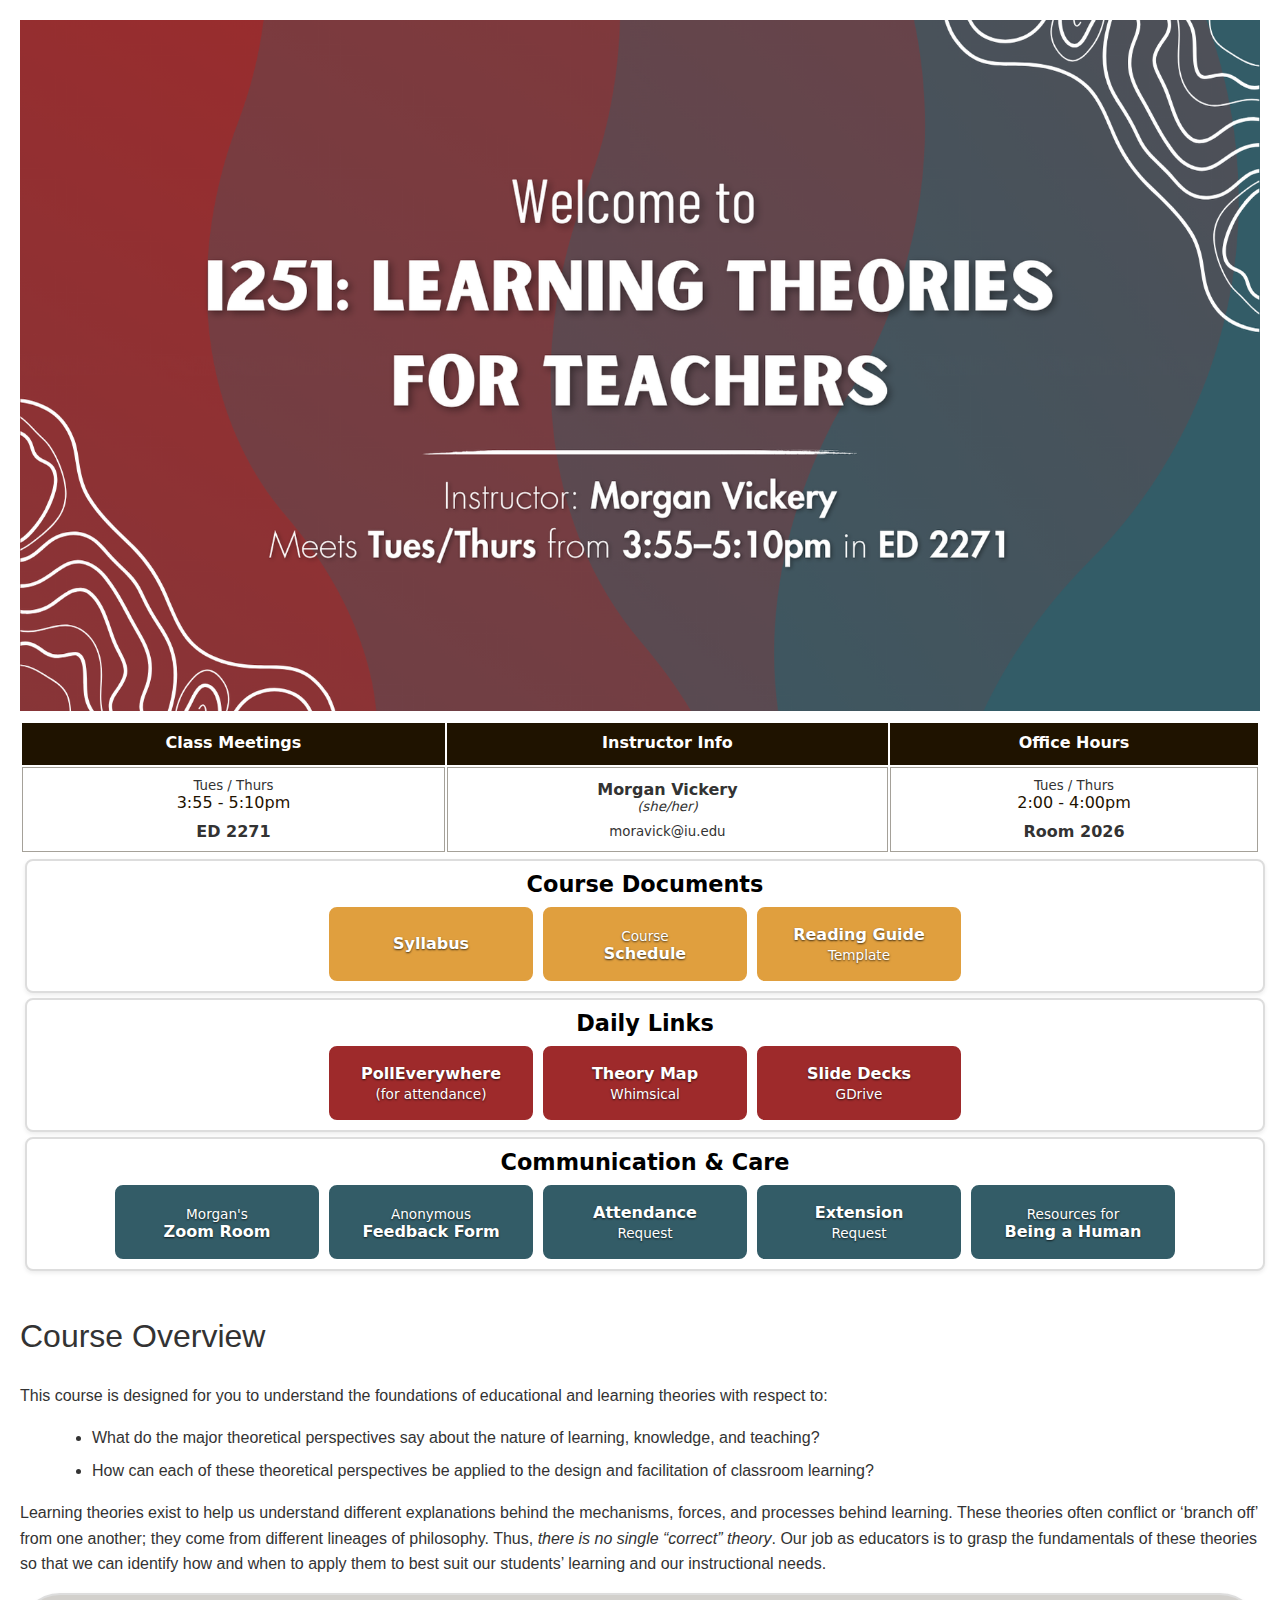
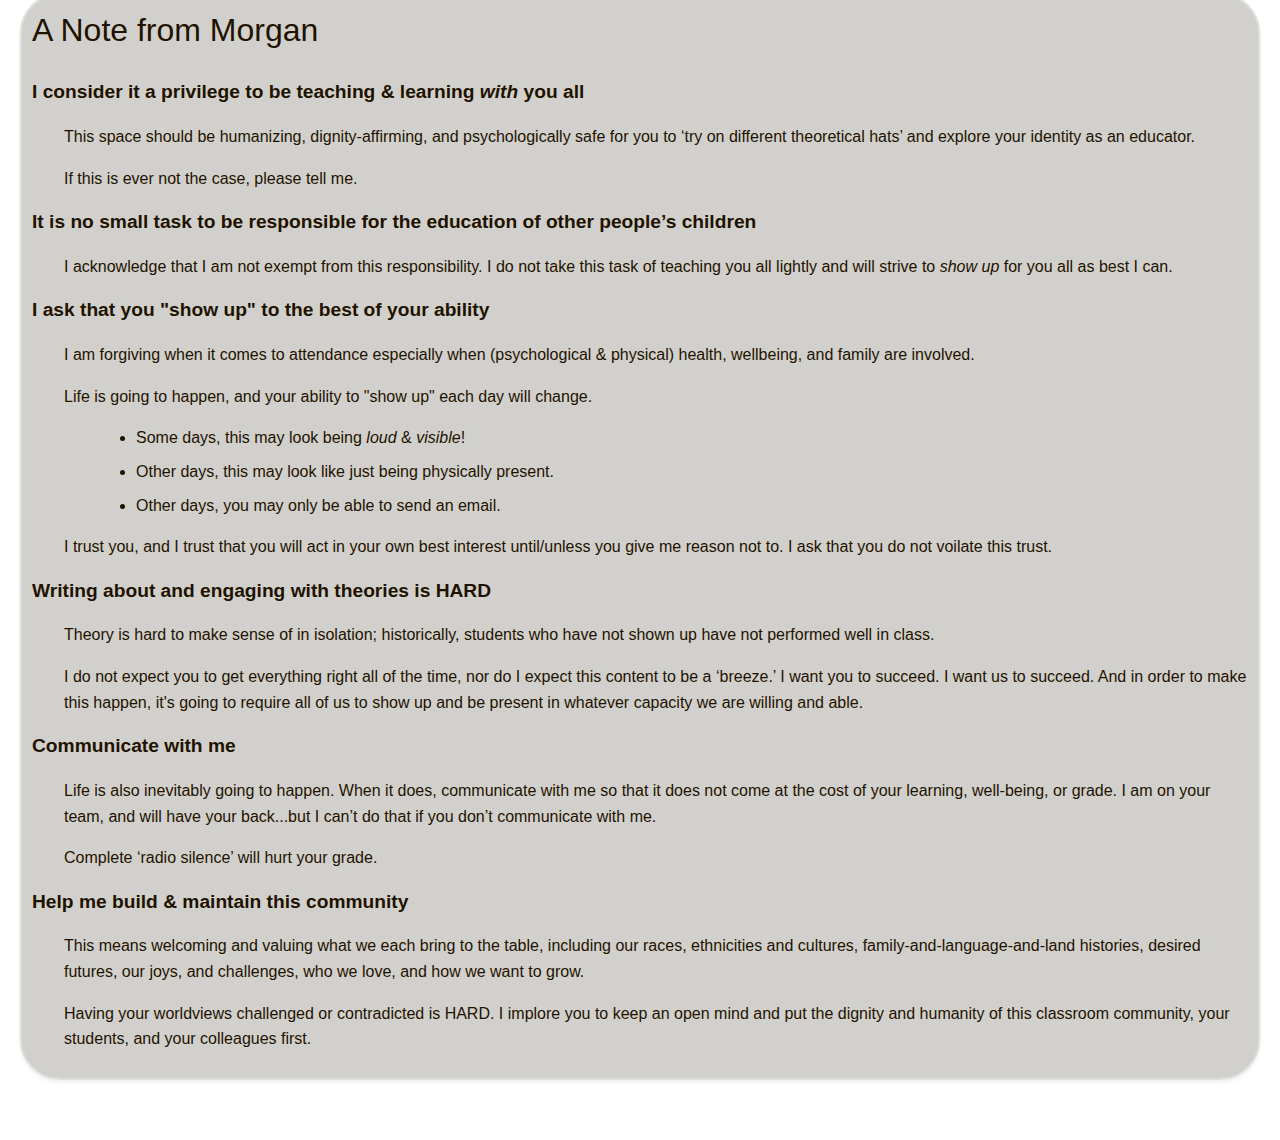
==== index.html @ 0d6627ad "css of hero image" ====
<style>
    :root {
        --licorice: 31, 19, 0;
        --mustard: 224, 159, 62;
        --auburn: 158, 42, 43;
        --slate: 51, 92, 103;
    }


    /* BODY */
    body {
        font-family: system-ui, -apple-system, BlinkMacSystemFont, 'Segoe UI', Roboto, Oxygen, Ubuntu, Cantarell, 'Open Sans', 'Helvetica Neue', sans-serif;
        margin: 0;
        padding: 20px;
    }

    /* TABLE STYLES (optional) */
    table {
        /* border-collapse: collapse; */
        width: 100%;
        margin-top: 10px;
        /* or your desired font */
        color: #333;
        /* default text color */
    }

    /* Table Header */
    table th {
        text-align: center;
        padding: 10px;
        background-color: rgb(var(--licorice));
        color: #fff;

        /* Optional: a slightly thicker bottom border for emphasis */
        border-bottom: 3px solid rgb(var(--licorice));

        /* If you want rounded top corners, you could do:
     border-radius: 8px 8px 0 0; 
     but for a minimal style, we’ll keep them at 0. */
        border-radius: 0;
    }

    /* Table Cells */
    table td {
        text-align: center;
        padding: 10px;
        /* A subtle border on each cell */
        border: 1px solid rgba(var(--licorice), 0.4);
    }

    .name {
        font-weight: bold;
    }

    .email {
        padding-top: 10px;
        font-weight: normal;
        font-size: smaller;
    }

    .pronouns {
        font-weight: light;
        font-style: italic;
        font-size: smaller;
    }

    .days {
        font-weight: normal;
        font-size: smaller;
    }

    .times {
        color: rgba(var(--licorice));
        font-weight: normal;
    }

    .location {
        padding-top: 10px;
        font-weight: bold;
        font-size: medium;
    }

    /* CONTAINER "TILES" */
    .button-container {
        width: 100%;
        box-sizing: border-box;
        padding: 10px;
        margin: 5px;
        background-color: #fff;
        border-radius: 8px;
        border: 2px solid #ddd;
        box-shadow: 0 2px 4px rgba(0, 0, 0, 0.08);
        text-align: center;
    }

    /* Heading inside each container */
    .button-container h2 {
        margin-top: 0;
        margin-bottom: 10px;
        color: var(--licorice);
        font-size: 1.4rem;
    }

    /* WRAPPER FOR THE BUTTONS */
    .buttons {
        /* Use flex so buttons wrap on smaller screens */
        display: flex;
        flex-wrap: wrap;
        justify-content: center;
        gap: 10px;
    }

    /* BUTTONS */
    .button {
        /* Fixed size for consistency */
        width: 200px;
        height: 70px;
        display: flex;
        flex-direction: column;
        align-items: center;
        justify-content: center;
        text-decoration: none;
        color: #fff;
        border-radius: 8px;
        border: 2px solid transparent;
        position: relative;
        overflow: hidden;
        font-weight: bold;

        /* Subtle text shadow to improve contrast against backgrounds */
        text-shadow: 0 1px 2px rgba(0, 0, 0, 0.7);

        /* Transition for color changes */
        transition: color 0.3s ease;
    }

    /* Hover Overlay (slight darkening) */
    .button::after {
        content: "";
        position: absolute;
        inset: 0;
        background: rgba(0, 0, 0, 0);
        transition: background 0.3s ease;
        z-index: 1;
    }

    .button:hover::after {
        background: rgba(0, 0, 0, 0.15);
    }

    .button * {
        position: relative;
        z-index: 2;
    }

    /* Subtitles beneath main text */
    .subtitle {
        font-size: 0.85rem;
        font-weight: normal;
        margin-top: 3px;
        text-align: center;
    }

    /* PER-SECTION BUTTON COLORS */
    /* Course Docs: use mustard */
    .course-docs .button {
        background-color: rgba(var(--mustard));
        border-color: rgba(var(--mustard));
    }

    /* Daily Links: use auburn */
    .daily-links .button {
        background-color: rgba(var(--auburn));
        border-color: rgba(var(--auburn));
    }

    /* Communication & Care: use slate */
    .communication-care .button {
        background-color: rgba(var(--slate));
        border-color: rgba(var(--slate));
    }

    <style>
  /* Container for the Header */
  .site-header {
    width: 100%;
    overflow: hidden; /* Prevents any overflow if the image exceeds container dimensions */
    text-align: center; /* Centers the image horizontally */
    margin-bottom: 20px; /* Optional: Adds space below the header */
  }

  /* Responsive Header Image */
  .header-image {
    width: 100%;        /* Makes the image stretch across the full width of the container */
    height: auto;       /* Maintains the aspect ratio */
    display: block;     /* Removes any small gaps below the image */
  }

</style>

</style>


<!-- Responsive Header Image -->
<header class="site-header">
    <img
      src="hero.png"
      alt="Course Header"
      class="header-image">
  </header>
  
<body>
    <table>
        <tbody>
            <tr>
                <th>Class Meetings</th>
                <th>Instructor Info</th>
                <th>Office Hours</th>
            </tr>
            <tr>
                <td>
                    <div class="days">
                        Tues / Thurs
                    </div>
                    <div class="times">
                        3:55 - 5:10pm
                    </div>
                    <div class="location">
                        ED 2271
                    </div>
                </td>
                <td>
                    <div class="name">
                        Morgan Vickery
                    </div>
                    <div class="pronouns">
                        (she/her)
                    </div>
                    <div class="email">moravick@iu.edu</div>
                    </i>
                </td>
                <td>
                    <div class="days">
                        Tues / Thurs
                    </div>
                    <div class="times">
                        2:00 - 4:00pm
                    </div>
                    <div class="location">
                        Room 2026
                    </div>
                    </i>
                </td>
            </tr>
        </tbody>
    </table>

    <!-- COURSE DOCS CONTAINER -->
    <div class="button-container course-docs">
        <h2>Course Documents</h2>
        <div class="buttons">
            <a class="button" href="https://docs.google.com/document/d/1QCDepOYB7fOFrFucjZ_lV5OK_ZkRuY2q/edit"
                target="_blank" rel="noreferrer noopener">
                Syllabus
            </a>
            <a class="button" href="https://docs.google.com/document/d/1mnF9mC1kh0FxTByD8DvwzbybCj3SuYnI/edit"
                target="_blank" rel="noreferrer noopener">
                <span class="subtitle">Course</span>Schedule
            </a>
            <a class="button" href="https://docs.google.com/presentation/d/19u6it33YEOd8CIguILnHimAxoLFFeffa/edit"
                target="_blank" rel="noreferrer noopener">
                Reading Guide
                <span class="subtitle">Template</span>
            </a>
        </div>
    </div>

    <!-- DAILY LINKS CONTAINER -->
    <div class="button-container daily-links">
        <h2>Daily Links</h2>
        <div class="buttons">
            <a class="button" href="http://PollEv.com/morganv008" target="_blank" rel="noreferrer noopener">
                PollEverywhere
                <span class="subtitle">(for attendance)</span>
            </a>
            <a class="button" href="https://whimsical.com/f24-theory-mapping-47naYPyThESxwFScQ1k63y" target="_blank"
                rel="noreferrer noopener">
                Theory Map
                <span class="subtitle">Whimsical</span>
            </a>
            <a class="button" href="https://drive.google.com/drive/folders/1W69g9-AdQp-G3gTJpFo6p-nOBo38C99M"
                target="_blank" rel="noreferrer noopener">
                Slide Decks
                <span class="subtitle">GDrive</span>
            </a>
        </div>
    </div>

    <!-- COMMUNICATION & CARE CONTAINER -->
    <div class="button-container communication-care">
        <h2>Communication &amp; Care</h2>
        <div class="buttons">
            <a class="button" href="https://iu.zoom.us/my/moravick" target="_blank" rel="noreferrer noopener">
                <span class="subtitle">Morgan's</span>
                Zoom Room
            </a>
            <a class="button" href="https://forms.gle/Wj4U7aNubpidgMgc8" target="_blank" rel="noreferrer noopener">
                <span class="subtitle">Anonymous</span>
                Feedback Form
            </a>
            <a class="button" href="https://forms.gle/____" target="_blank" rel="noreferrer noopener">
                Attendance
                <span class="subtitle">Request</span>
            </a>
            <a class="button" href="https://forms.gle/____" target="_blank" rel="noreferrer noopener">
                Extension <span class="subtitle">Request</span>
            </a>
            <a class="button" href="https://docs.google.com/presentation/d/19u6it33YEOd8CIguILnHimAxoLFFeffa/edit"
                target="_blank" rel="noreferrer noopener">
                <span class="subtitle">Resources for</span> Being a Human
            </a>
        </div>
    </div>

    <style>
        /* Container that holds the overview content */
        .course-overview {
            margin: 40px auto;
            /* center horizontally with some vertical spacing */
            font-family: Tahoma, Arial, Helvetica, sans-serif;
            color: #333;
            /* default text color */
            line-height: 1.6;
            /* a bit more line spacing for readability */
        }

        /* Main Title */
        .course-overview h1 {
            margin-top: 0;
            font-size: 2rem;
            font-weight: normal;
        }

        /* Sub-Title (e.g., “A Note from Morgan”) */
        .course-overview h4 {
            font-size: 1.25rem;
            margin-top: 2em;
            /* special color for Morgan’s note headings */
        }

        /* Horizontal Rule */
        .course-overview hr {
            margin: 1.5em 0;
            border: none;
            border-bottom: 1px solid #ccc;
        }

        /* Paragraphs */
        .course-overview p {
            margin: 1em 0;
        }

        /* Unordered lists */
        .course-overview ul {
            margin: 1em 0 1em 2em;
            /* indent lists slightly */
            list-style: disc;
        }

        /* Make sure list items have some spacing */
        .course-overview li {
            margin-bottom: 0.5em;
        }

        /* Emphasized text for Morgan’s note (optional) */
        .subheading {
            font-weight: 600;
            margin-left: 1em;
        }

        .morgans-note .text {
            margin-left: 2em;
            font-weight: lighter;
            gap: 10px;
        }

        .morgans-note {
            padding: 10px;
            background-color: rgba(var(--licorice), 0.2);
            color: rgba(var(--licorice));
            border-radius: 40px;
            border: 2px solid #ddd;
            box-shadow: 0 2px 4px rgba(0, 0, 0, 0.08);
        }

        .morgans-note h2 {
            font-size: larger;
        }
    </style>

    <!-- MINIMAL, CLEAN HTML ------------------------------------------- -->
    <div class="course-overview">
        <h1>Course Overview</h1>

        <p>
            This course is designed for you to understand the foundations of educational and learning theories with
            respect
            to:
        </p>

        <ul>
            <li>What do the major theoretical perspectives say about the nature of learning, knowledge, and teaching?
            </li>
            <li>How can each of these theoretical perspectives be applied to the design and facilitation of classroom
                learning?</li>
        </ul>

        <p>
            Learning theories exist to help us understand different explanations behind the mechanisms, forces, and
            processes behind learning. These theories often conflict or ‘branch off’ from one another; they come from
            different lineages of philosophy. Thus, <em>there is no single “correct” theory</em>. Our job as educators
            is to
            grasp the fundamentals of these theories so that we can identify how and when to apply them to best suit our
            students’ learning and our instructional needs.
        </p>

        <div class="morgans-note">
            <h1>A Note from Morgan</h4>

                <div class="note-section">
                    <h2>I consider it a privilege to be teaching &amp; learning <em>with</em> you all</h2>
                    <div class="text">
                        <p>
                            This space should be humanizing, dignity-affirming, and psychologically safe for you to ‘try
                            on
                            different theoretical hats’ and explore your identity as an educator.
                        </p>
                        <p>
                            If this is ever not the case, please tell me.
                        </p>
                    </div>
                </div>

                <div class="note-section">
                    <h2>It is no small task to be responsible for the education of other people’s children</h2>
                    <div class="text">
                        I acknowledge that I am not exempt from this responsibility. I do not take this task of teaching
                        you
                        all
                        lightly and will strive to <em>show up</em> for you all as best I can.
                    </div>
                </div>

                <div class="note-section">
                    <h2>I ask that you "show up" to the best of your ability</h2>
                    <div class="text">
                        <p>
                            I am forgiving when it comes to attendance especially when (psychological & physical)
                            health,
                            wellbeing, and family are involved.
                        <p>
                            Life is going to happen, and your ability to "show up" each day will change.
                        <ul>
                            <li>Some days, this may look being <em>loud</em> & <em>visible</em>!</li>
                            <li>Other days, this may look like just being physically present.</li>
                            <li>Other days, you may only be able to send an email.</li>
                        </ul>

                        </p>
                        </p>
                        <p>
                            I trust you, and I trust that you will act in your own best interest until/unless you give
                            me
                            reason
                            not
                            to. I ask that you do not voilate this trust.
                        </p>
                    </div>

                </div>

                <div class="note-section">
                    <h2>Writing about and engaging with theories is HARD</h2>
                    <div class="text">
                        <p>
                            Theory is hard to make sense of in isolation; historically,
                            students who have not shown up have not performed well in class.
                        </p>
                        <p> I do not expect you to get everything right all of the time, nor do I expect this content to
                            be
                            a ‘breeze.’ I want you to succeed. I want us to succeed. And in order to make this happen,
                            it's
                            going to require all of us to show up and be present in whatever capacity we are willing and
                            able.
                        </p>
                    </div>
                </div>


                <div class="note-section">
                    <h2>Communicate with me</h2>

                    <div class="text">
                        <p> Life is also inevitably going to happen. When it does, communicate with me so that it does
                            not
                            come
                            at
                            the cost of your learning, well-being, or grade. I am on your team, and will have your
                            back...but I

                            can’t do that if you don’t communicate with me.
                        <p>Complete ‘radio silence’ will hurt your grade.</p>
                    </div>
                </div>


                <div class="note-section">
                    <h2>Help me build & maintain this community</h2>

                    <div class="text">
                        <p> This means welcoming and valuing what we each bring to the table, including our
                            races, ethnicities and cultures, family-and-language-and-land histories, desired futures,
                            our
                            joys,
                            and challenges, who we love, and how we want to grow.
                        </p>
                        <p>Having your
                            worldviews challenged or contradicted is HARD. I implore you to keep an open mind and put
                            the
                            dignity and humanity of this classroom community, your students, and your colleagues first.
                        </p>
                    </div>
                </div>


        </div>
    </div>
</body>
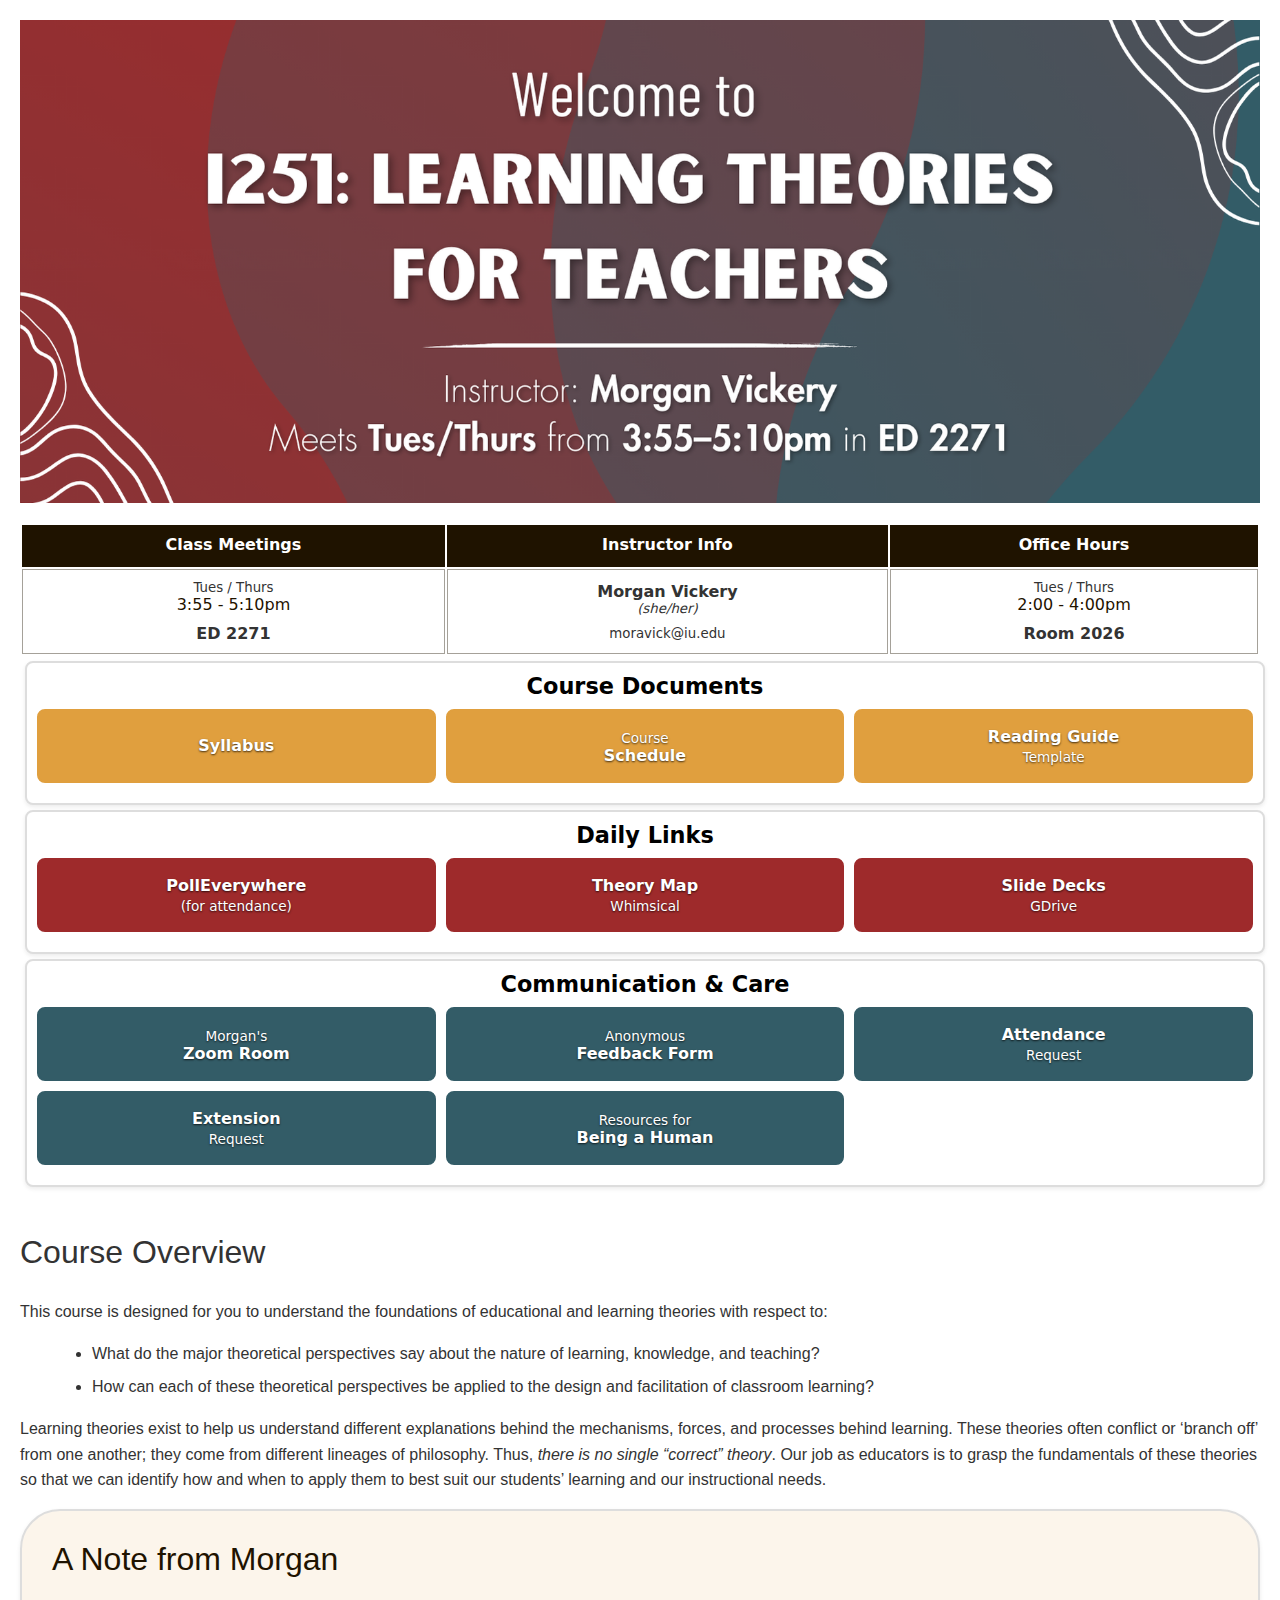
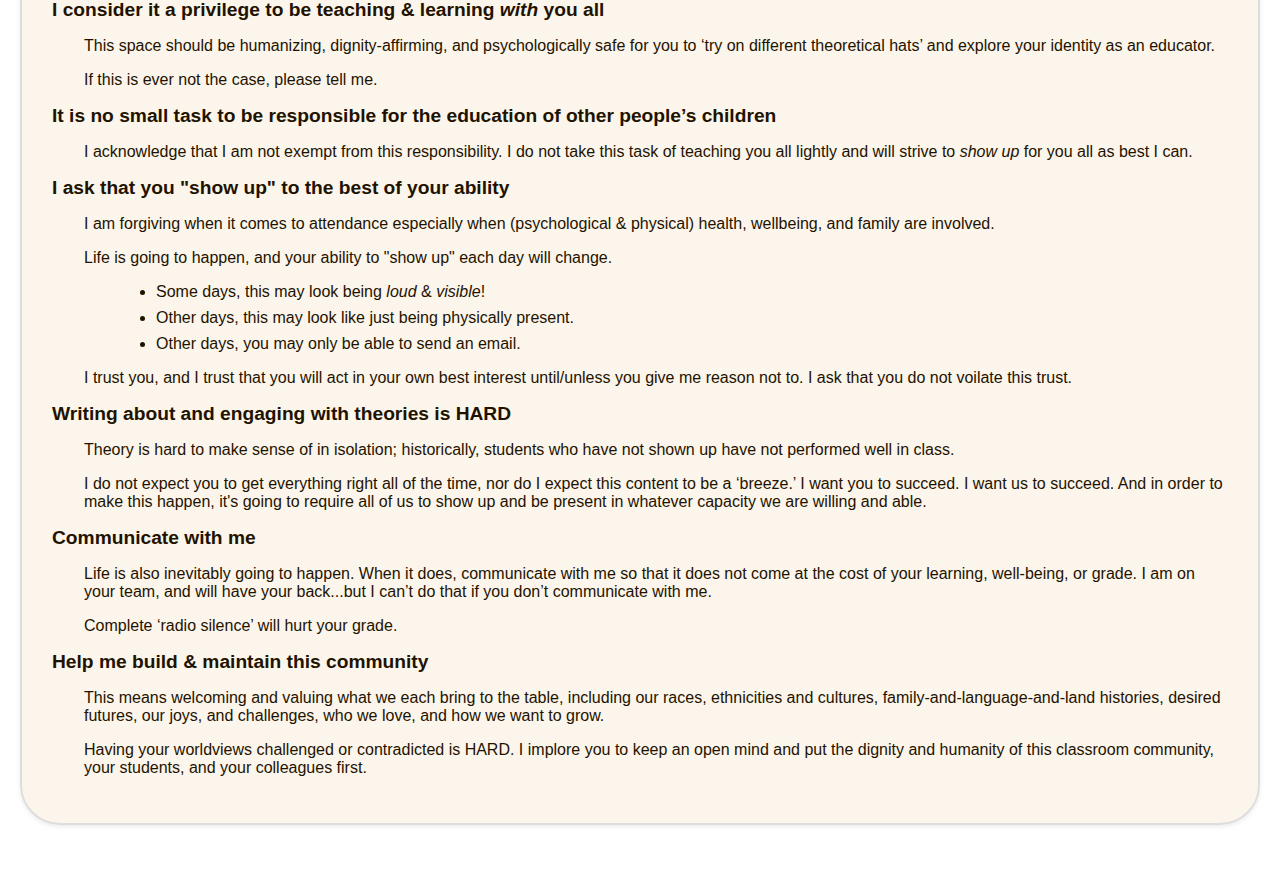
==== commit a17e4561: "organizing code" ====
--- a/index.html
+++ b/index.html
@@ -1,214 +1,10 @@
-<style>
-    :root {
-        --licorice: 31, 19, 0;
-        --mustard: 224, 159, 62;
-        --auburn: 158, 42, 43;
-        --slate: 51, 92, 103;
-    }
-
-
-    /* BODY */
-    body {
-        font-family: system-ui, -apple-system, BlinkMacSystemFont, 'Segoe UI', Roboto, Oxygen, Ubuntu, Cantarell, 'Open Sans', 'Helvetica Neue', sans-serif;
-        margin: 0;
-        padding: 20px;
-    }
-
-    /* TABLE STYLES (optional) */
-    table {
-        /* border-collapse: collapse; */
-        width: 100%;
-        margin-top: 10px;
-        /* or your desired font */
-        color: #333;
-        /* default text color */
-    }
-
-    /* Table Header */
-    table th {
-        text-align: center;
-        padding: 10px;
-        background-color: rgb(var(--licorice));
-        color: #fff;
-
-        /* Optional: a slightly thicker bottom border for emphasis */
-        border-bottom: 3px solid rgb(var(--licorice));
-
-        /* If you want rounded top corners, you could do:
-     border-radius: 8px 8px 0 0; 
-     but for a minimal style, we’ll keep them at 0. */
-        border-radius: 0;
-    }
-
-    /* Table Cells */
-    table td {
-        text-align: center;
-        padding: 10px;
-        /* A subtle border on each cell */
-        border: 1px solid rgba(var(--licorice), 0.4);
-    }
-
-    .name {
-        font-weight: bold;
-    }
-
-    .email {
-        padding-top: 10px;
-        font-weight: normal;
-        font-size: smaller;
-    }
-
-    .pronouns {
-        font-weight: light;
-        font-style: italic;
-        font-size: smaller;
-    }
-
-    .days {
-        font-weight: normal;
-        font-size: smaller;
-    }
-
-    .times {
-        color: rgba(var(--licorice));
-        font-weight: normal;
-    }
-
-    .location {
-        padding-top: 10px;
-        font-weight: bold;
-        font-size: medium;
-    }
-
-    /* CONTAINER "TILES" */
-    .button-container {
-        width: 100%;
-        box-sizing: border-box;
-        padding: 10px;
-        margin: 5px;
-        background-color: #fff;
-        border-radius: 8px;
-        border: 2px solid #ddd;
-        box-shadow: 0 2px 4px rgba(0, 0, 0, 0.08);
-        text-align: center;
-    }
-
-    /* Heading inside each container */
-    .button-container h2 {
-        margin-top: 0;
-        margin-bottom: 10px;
-        color: var(--licorice);
-        font-size: 1.4rem;
-    }
-
-    /* WRAPPER FOR THE BUTTONS */
-    .buttons {
-        /* Use flex so buttons wrap on smaller screens */
-        display: flex;
-        flex-wrap: wrap;
-        justify-content: center;
-        gap: 10px;
-    }
-
-    /* BUTTONS */
-    .button {
-        /* Fixed size for consistency */
-        width: 200px;
-        height: 70px;
-        display: flex;
-        flex-direction: column;
-        align-items: center;
-        justify-content: center;
-        text-decoration: none;
-        color: #fff;
-        border-radius: 8px;
-        border: 2px solid transparent;
-        position: relative;
-        overflow: hidden;
-        font-weight: bold;
-
-        /* Subtle text shadow to improve contrast against backgrounds */
-        text-shadow: 0 1px 2px rgba(0, 0, 0, 0.7);
-
-        /* Transition for color changes */
-        transition: color 0.3s ease;
-    }
-
-    /* Hover Overlay (slight darkening) */
-    .button::after {
-        content: "";
-        position: absolute;
-        inset: 0;
-        background: rgba(0, 0, 0, 0);
-        transition: background 0.3s ease;
-        z-index: 1;
-    }
-
-    .button:hover::after {
-        background: rgba(0, 0, 0, 0.15);
-    }
-
-    .button * {
-        position: relative;
-        z-index: 2;
-    }
-
-    /* Subtitles beneath main text */
-    .subtitle {
-        font-size: 0.85rem;
-        font-weight: normal;
-        margin-top: 3px;
-        text-align: center;
-    }
-
-    /* PER-SECTION BUTTON COLORS */
-    /* Course Docs: use mustard */
-    .course-docs .button {
-        background-color: rgba(var(--mustard));
-        border-color: rgba(var(--mustard));
-    }
-
-    /* Daily Links: use auburn */
-    .daily-links .button {
-        background-color: rgba(var(--auburn));
-        border-color: rgba(var(--auburn));
-    }
-
-    /* Communication & Care: use slate */
-    .communication-care .button {
-        background-color: rgba(var(--slate));
-        border-color: rgba(var(--slate));
-    }
-
-    <style>
-  /* Container for the Header */
-  .site-header {
-    width: 100%;
-    overflow: hidden; /* Prevents any overflow if the image exceeds container dimensions */
-    text-align: center; /* Centers the image horizontally */
-    margin-bottom: 20px; /* Optional: Adds space below the header */
-  }
-
-  /* Responsive Header Image */
-  .header-image {
-    width: 100%;        /* Makes the image stretch across the full width of the container */
-    height: auto;       /* Maintains the aspect ratio */
-    display: block;     /* Removes any small gaps below the image */
-  }
-
-</style>
-
-</style>
-
-
 <!-- Responsive Header Image -->
 <header class="site-header">
-    <img
-      src="hero.png"
-      alt="Course Header"
-      class="header-image">
-  </header>
-  
+    <img src="hero.png" alt="Course Header" class="header-image">
+    <link rel="stylesheet" href="style.css">
+
+</header>
+
 <body>
     <table>
         <tbody>
@@ -322,82 +118,6 @@
         </div>
     </div>
 
-    <style>
-        /* Container that holds the overview content */
-        .course-overview {
-            margin: 40px auto;
-            /* center horizontally with some vertical spacing */
-            font-family: Tahoma, Arial, Helvetica, sans-serif;
-            color: #333;
-            /* default text color */
-            line-height: 1.6;
-            /* a bit more line spacing for readability */
-        }
-
-        /* Main Title */
-        .course-overview h1 {
-            margin-top: 0;
-            font-size: 2rem;
-            font-weight: normal;
-        }
-
-        /* Sub-Title (e.g., “A Note from Morgan”) */
-        .course-overview h4 {
-            font-size: 1.25rem;
-            margin-top: 2em;
-            /* special color for Morgan’s note headings */
-        }
-
-        /* Horizontal Rule */
-        .course-overview hr {
-            margin: 1.5em 0;
-            border: none;
-            border-bottom: 1px solid #ccc;
-        }
-
-        /* Paragraphs */
-        .course-overview p {
-            margin: 1em 0;
-        }
-
-        /* Unordered lists */
-        .course-overview ul {
-            margin: 1em 0 1em 2em;
-            /* indent lists slightly */
-            list-style: disc;
-        }
-
-        /* Make sure list items have some spacing */
-        .course-overview li {
-            margin-bottom: 0.5em;
-        }
-
-        /* Emphasized text for Morgan’s note (optional) */
-        .subheading {
-            font-weight: 600;
-            margin-left: 1em;
-        }
-
-        .morgans-note .text {
-            margin-left: 2em;
-            font-weight: lighter;
-            gap: 10px;
-        }
-
-        .morgans-note {
-            padding: 10px;
-            background-color: rgba(var(--licorice), 0.2);
-            color: rgba(var(--licorice));
-            border-radius: 40px;
-            border: 2px solid #ddd;
-            box-shadow: 0 2px 4px rgba(0, 0, 0, 0.08);
-        }
-
-        .morgans-note h2 {
-            font-size: larger;
-        }
-    </style>
-
     <!-- MINIMAL, CLEAN HTML ------------------------------------------- -->
     <div class="course-overview">
         <h1>Course Overview</h1>
--- a/style.css
+++ b/style.css
@@ -0,0 +1,268 @@
+:root {
+    --licorice: 31, 19, 0;
+    --mustard: 224, 159, 62;
+    --auburn: 158, 42, 43;
+    --slate: 51, 92, 103;
+}
+
+
+/* BODY */
+body {
+    font-family: system-ui, -apple-system, BlinkMacSystemFont, 'Segoe UI', Roboto, Oxygen, Ubuntu, Cantarell, 'Open Sans', 'Helvetica Neue', sans-serif;
+    margin: 0;
+    padding: 20px;
+}
+
+/* TABLE STYLES (optional) */
+table {
+    width: 100%;
+    margin-top: 10px;
+    /* or your desired font */
+    color: #333;
+    /* default text color */
+}
+
+/* Table Header */
+table th {
+    text-align: center;
+    padding: 10px;
+    background-color: rgb(var(--licorice));
+    color: #fff;
+
+    /* Optional: a slightly thicker bottom border for emphasis */
+    border-bottom: 3px solid rgb(var(--licorice));
+
+
+    border-radius: 0;
+}
+
+/* Table Cells */
+table td {
+    text-align: center;
+    padding: 10px;
+    /* A subtle border on each cell */
+    border: 1px solid rgba(var(--licorice), 0.4);
+}
+
+.name {
+    font-weight: bold;
+}
+
+.email {
+    padding-top: 10px;
+    font-weight: normal;
+    font-size: smaller;
+}
+
+.pronouns {
+    font-weight: light;
+    font-style: italic;
+    font-size: smaller;
+}
+
+.days {
+    font-weight: normal;
+    font-size: smaller;
+}
+
+.times {
+    color: rgba(var(--licorice));
+    font-weight: normal;
+}
+
+.location {
+    padding-top: 10px;
+    font-weight: bold;
+    font-size: medium;
+}
+
+/* CONTAINER "TILES" */
+.button-container {
+    width: 100%;
+    box-sizing: border-box;
+    padding: 10px;
+    margin: 5px;
+    background-color: #fff;
+    border-radius: 8px;
+    border: 2px solid #ddd;
+    box-shadow: 0 2px 4px rgba(0, 0, 0, 0.08);
+    text-align: center;
+}
+
+/* Heading inside each container */
+.button-container h2 {
+    margin-top: 0;
+    margin-bottom: 10px;
+    color: var(--licorice);
+    font-size: 1.4rem;
+}
+
+.buttons {
+    display: grid;
+    grid-template-columns: repeat(3, 1fr);
+    gap: 10px;
+    padding-bottom: 10px;
+}
+
+
+
+/* BUTTONS */
+.button {
+    /* Fixed size for consistency */
+    height: 70px;
+    display: flex;
+    flex-direction: column;
+    align-items: center;
+    justify-content: center;
+    text-decoration: none;
+    color: #fff;
+    border-radius: 8px;
+    border: 2px solid transparent;
+    position: relative;
+    overflow: hidden;
+    font-weight: bold;
+    text-shadow: 0 1px 2px rgba(0, 0, 0, 0.7);
+    transition: color 0.3s ease;
+}
+
+/* Hover Overlay (slight darkening) */
+.button::after {
+    content: "";
+    position: absolute;
+    inset: 0;
+    background: rgba(0, 0, 0, 0);
+    transition: background 0.3s ease;
+    z-index: 1;
+}
+
+.button:hover::after {
+    background: rgba(0, 0, 0, 0.15);
+}
+
+.button * {
+    position: relative;
+    z-index: 2;
+}
+
+/* Subtitles beneath main text */
+.subtitle {
+    font-size: 0.85rem;
+    font-weight: normal;
+    margin-top: 3px;
+    text-align: center;
+}
+
+/* PER-SECTION BUTTON COLORS */
+/* Course Docs: use mustard */
+.course-docs .button {
+    background-color: rgba(var(--mustard));
+    border-color: rgba(var(--mustard));
+}
+
+/* Daily Links: use auburn */
+.daily-links .button {
+    background-color: rgba(var(--auburn));
+    border-color: rgba(var(--auburn));
+}
+
+/* Communication & Care: use slate */
+.communication-care .button {
+    background-color: rgba(var(--slate));
+    border-color: rgba(var(--slate));
+}
+
+
+/* Container for the Header */
+.site-header {
+    width: 100%;
+    overflow: hidden;
+    /* Prevents any overflow if the image exceeds container dimensions */
+    text-align: center;
+    /* Centers the image horizontally */
+    margin-bottom: 20px;
+    /* Optional: Adds space below the header */
+}
+
+/* Responsive Header Image */
+.header-image {
+    width: 100%;
+    /* Makes the image stretch across the full width of the container */
+    height: auto;
+    /* Maintains the aspect ratio */
+    display: block;
+    /* Removes any small gaps below the image */
+}
+
+/* Container that holds the overview content */
+.course-overview {
+    margin: 40px auto;
+    /* center horizontally with some vertical spacing */
+    font-family: Tahoma, Arial, Helvetica, sans-serif;
+    color: #333;
+    /* default text color */
+    line-height: 1.6;
+    /* a bit more line spacing for readability */
+}
+
+/* Main Title */
+.course-overview h1 {
+    margin-top: 0;
+    font-size: 2rem;
+    font-weight: normal;
+}
+
+/* Sub-Title (e.g., “A Note from Morgan”) */
+.course-overview h4 {
+    font-size: 1.25rem;
+    margin-top: 2em;
+    /* special color for Morgan’s note headings */
+}
+
+/* Horizontal Rule */
+.course-overview hr {
+    margin: 1.5em 0;
+    border: none;
+    border-bottom: 1px solid #ccc;
+}
+
+/* Paragraphs */
+.course-overview p {
+    margin: 1em 0;
+}
+
+/* Unordered lists */
+.course-overview ul {
+    margin: 1em 0 1em 2em;
+    list-style: disc;
+}
+
+/* Make sure list items have some spacing */
+.course-overview li {
+    margin-bottom: 0.5em;
+}
+
+/* Emphasized text for Morgan’s note (optional) */
+.subheading {
+    font-weight: 600;
+    margin-left: 1em;
+}
+
+.morgans-note .text {
+    margin-left: 2em;
+    font-weight: lighter;
+    gap: 10px;
+}
+
+.morgans-note {
+    padding: 30px;
+    line-height: normal;
+    background-color: rgba(var(--mustard), 0.1);
+    color: rgba(var(--licorice));
+    border-radius: 40px;
+    border: 2px solid #ddd;
+    box-shadow: 0 2px 4px rgba(0, 0, 0, 0.08);
+}
+
+.morgans-note h2 {
+    font-size: larger;
+}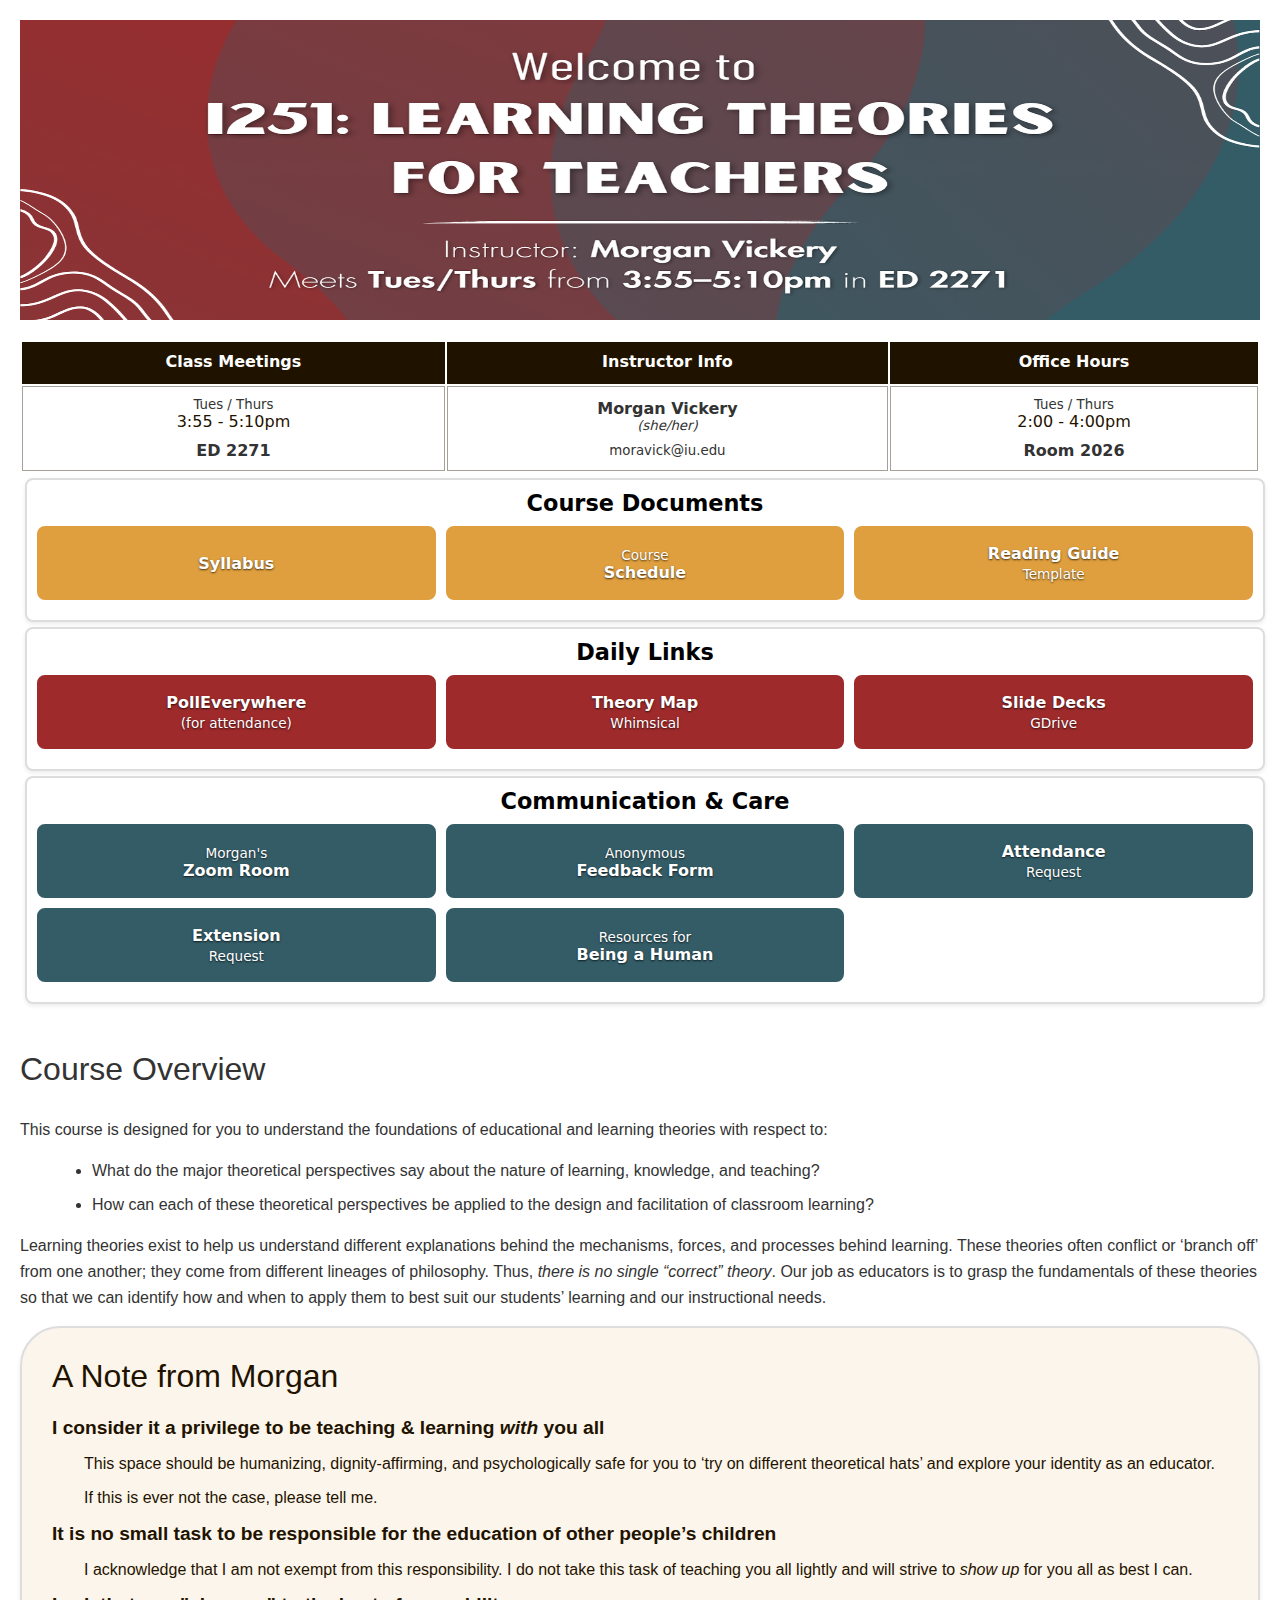
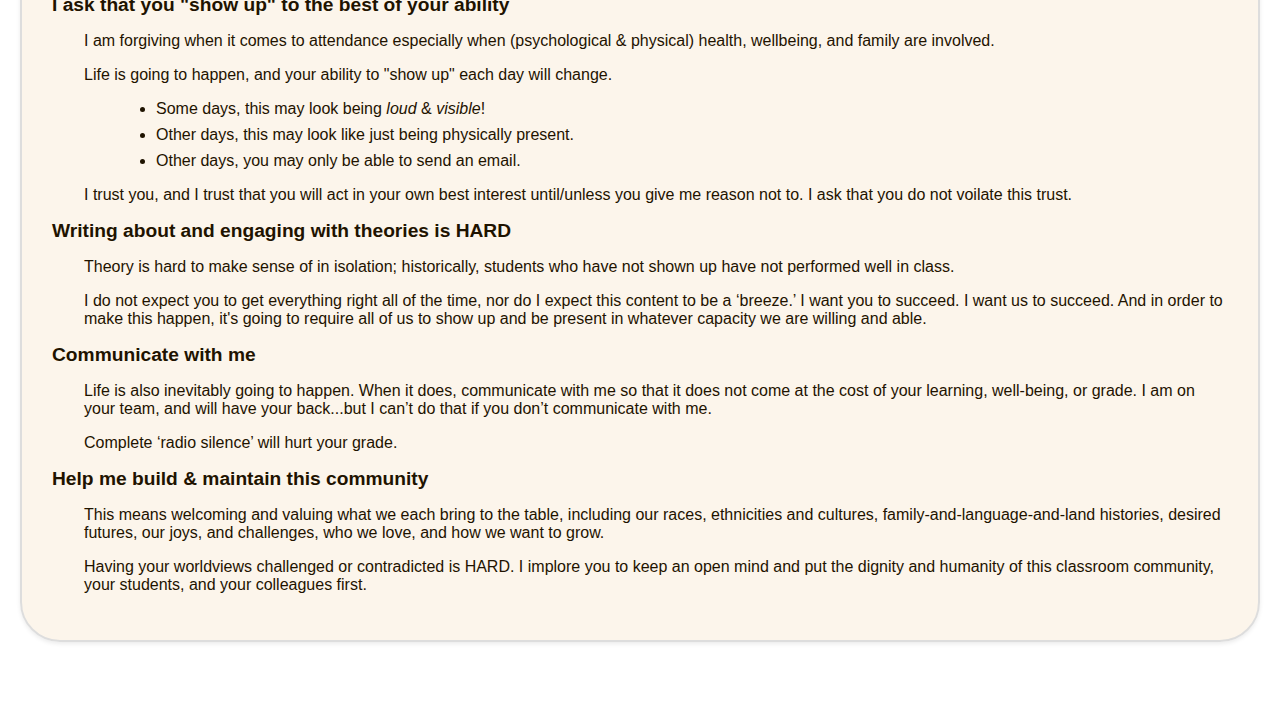
==== commit caeb14b1: "screen responsiveness" ====
--- a/index.html
+++ b/index.html
@@ -2,7 +2,6 @@
 <header class="site-header">
     <img src="hero.png" alt="Course Header" class="header-image">
     <link rel="stylesheet" href="style.css">
-
 </header>
 
 <body>
--- a/style.css
+++ b/style.css
@@ -171,26 +171,21 @@
     border-color: rgba(var(--slate));
 }
 
-
 /* Container for the Header */
 .site-header {
     width: 100%;
+    text-align: center;
+    margin-bottom: 20px;
     overflow: hidden;
-    /* Prevents any overflow if the image exceeds container dimensions */
-    text-align: center;
-    /* Centers the image horizontally */
-    margin-bottom: 20px;
-    /* Optional: Adds space below the header */
+
 }
 
 /* Responsive Header Image */
 .header-image {
-    width: 100%;
-    /* Makes the image stretch across the full width of the container */
-    height: auto;
-    /* Maintains the aspect ratio */
     display: block;
-    /* Removes any small gaps below the image */
+    width: 100%;
+    height: 300px;
+    overflow: auto;
 }
 
 /* Container that holds the overview content */
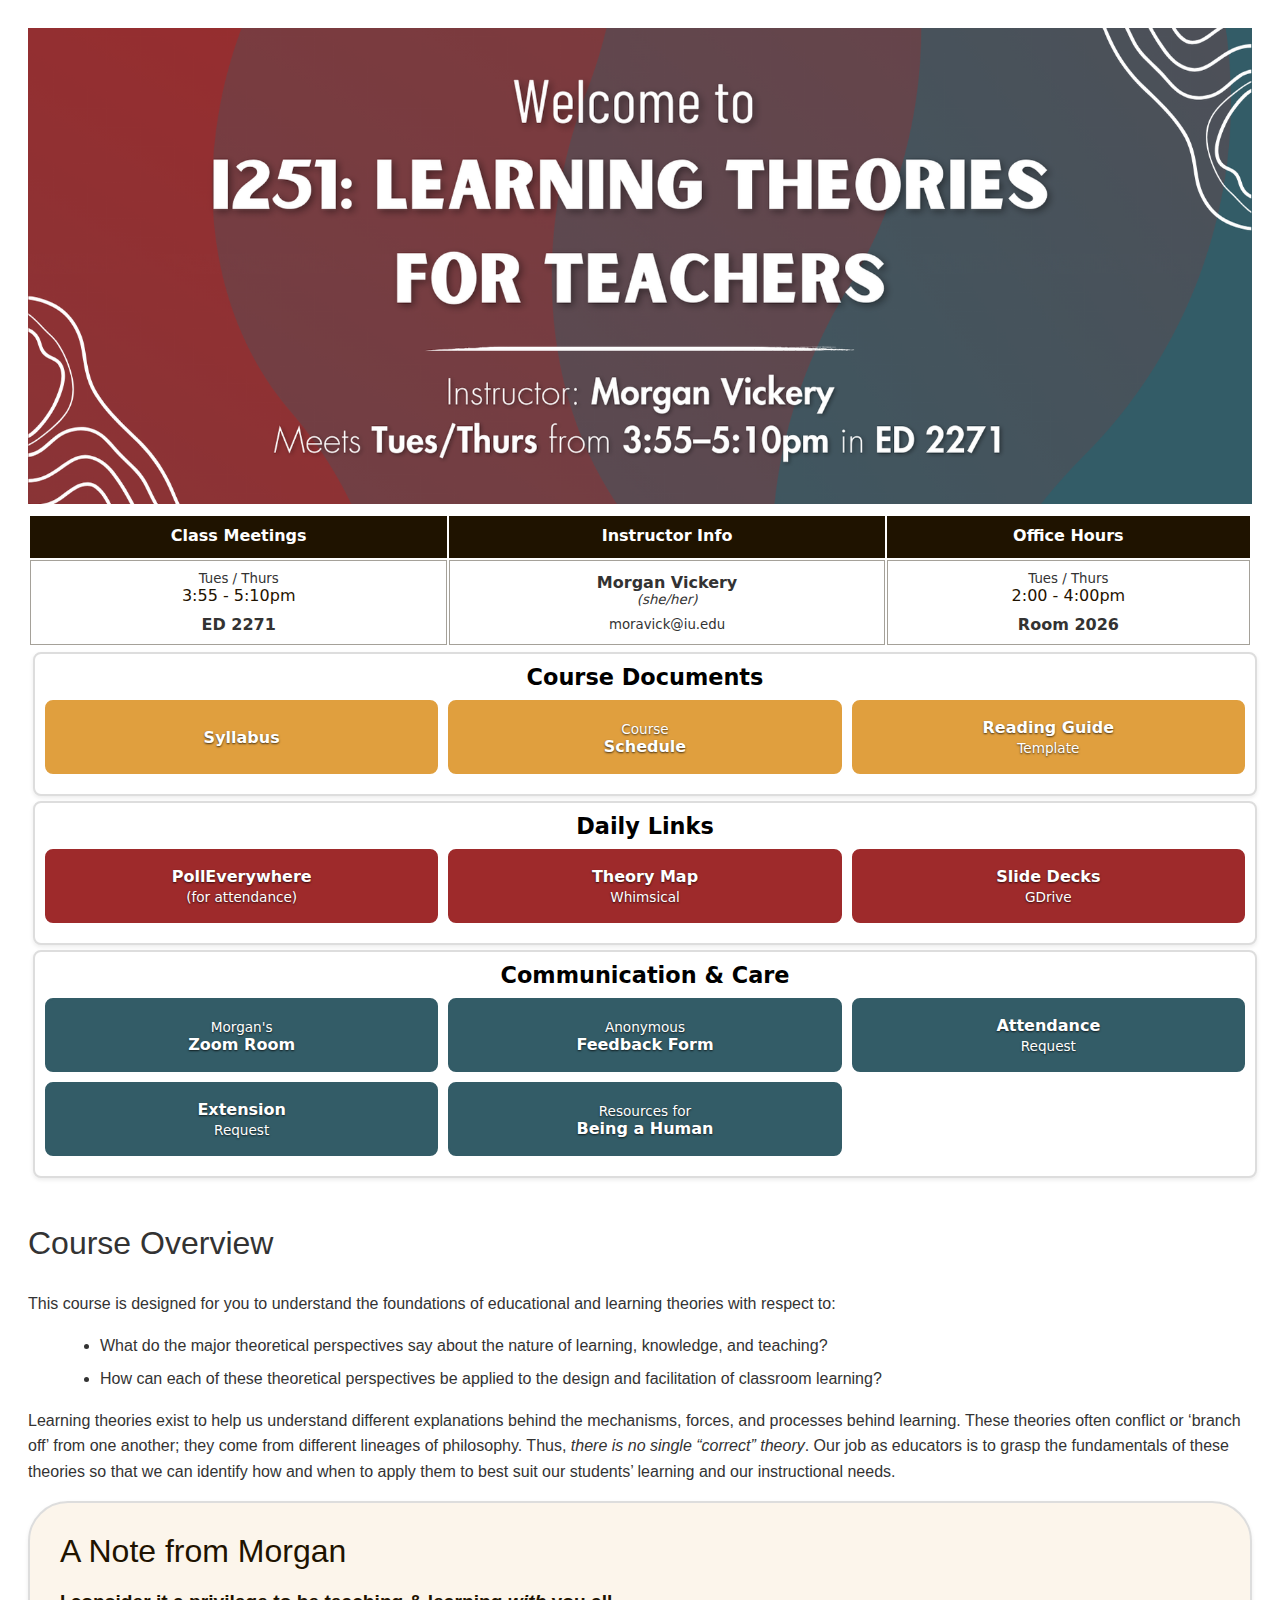
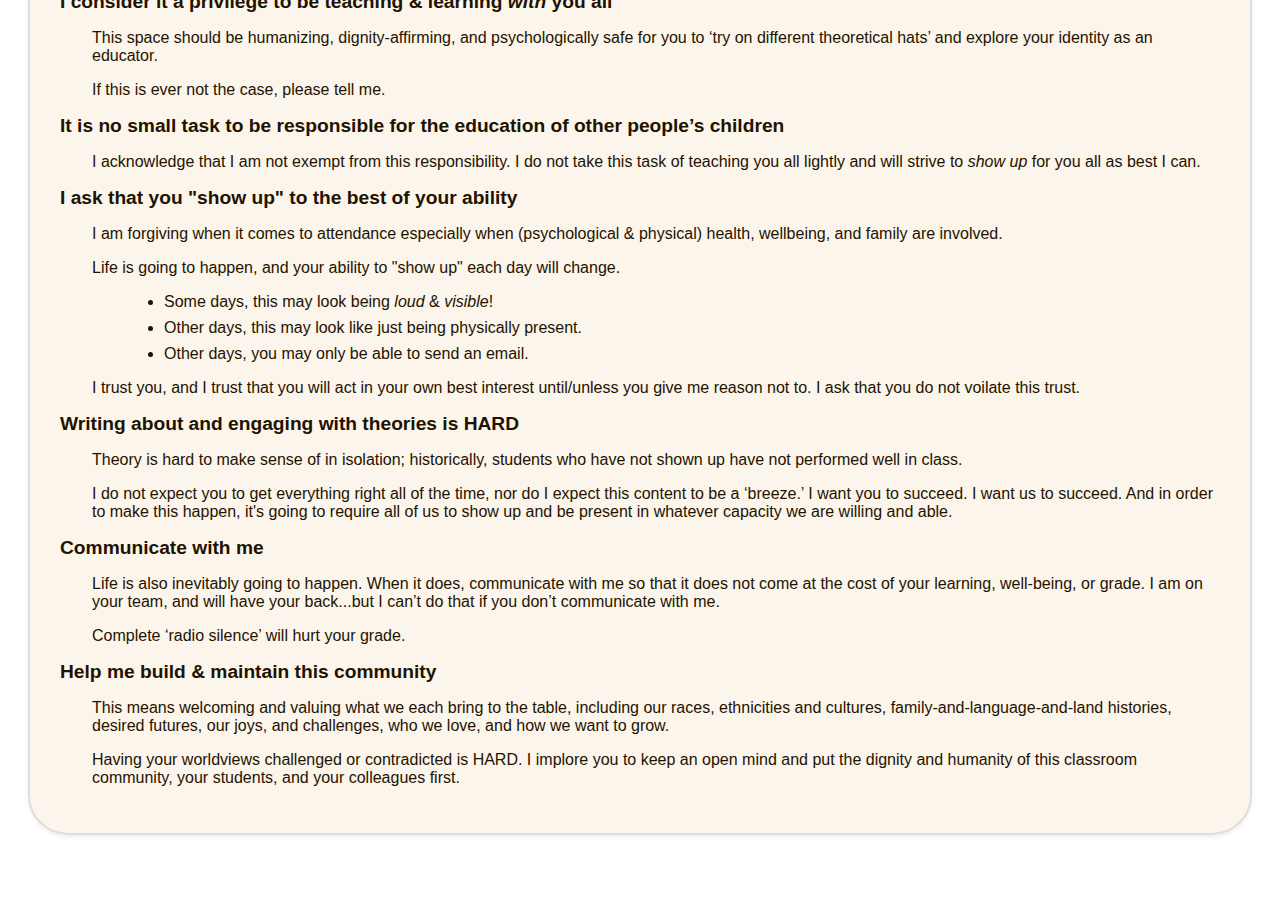
==== commit 160dc0e6: "fixing header image again" ====
--- a/index.html
+++ b/index.html
@@ -1,10 +1,12 @@
-<!-- Responsive Header Image -->
-<header class="site-header">
-    <img src="hero.png" alt="Course Header" class="header-image">
+<header>
     <link rel="stylesheet" href="style.css">
 </header>
 
 <body>
+    <div class="image-container">
+        <img role="presentation" src="hero.png" alt="Course Header">
+    </div>
+    
     <table>
         <tbody>
             <tr>
--- a/style.css
+++ b/style.css
@@ -9,7 +9,6 @@
 /* BODY */
 body {
     font-family: system-ui, -apple-system, BlinkMacSystemFont, 'Segoe UI', Roboto, Oxygen, Ubuntu, Cantarell, 'Open Sans', 'Helvetica Neue', sans-serif;
-    margin: 0;
     padding: 20px;
 }
 
@@ -28,11 +27,8 @@
     padding: 10px;
     background-color: rgb(var(--licorice));
     color: #fff;
-
     /* Optional: a slightly thicker bottom border for emphasis */
     border-bottom: 3px solid rgb(var(--licorice));
-
-
     border-radius: 0;
 }
 
@@ -103,8 +99,6 @@
     gap: 10px;
     padding-bottom: 10px;
 }
-
-
 
 /* BUTTONS */
 .button {
@@ -150,6 +144,7 @@
     font-weight: normal;
     margin-top: 3px;
     text-align: center;
+    z-index: 0;
 }
 
 /* PER-SECTION BUTTON COLORS */
@@ -169,23 +164,6 @@
 .communication-care .button {
     background-color: rgba(var(--slate));
     border-color: rgba(var(--slate));
-}
-
-/* Container for the Header */
-.site-header {
-    width: 100%;
-    text-align: center;
-    margin-bottom: 20px;
-    overflow: hidden;
-
-}
-
-/* Responsive Header Image */
-.header-image {
-    display: block;
-    width: 100%;
-    height: 300px;
-    overflow: auto;
 }
 
 /* Container that holds the overview content */
@@ -260,4 +238,8 @@
 
 .morgans-note h2 {
     font-size: larger;
+}
+
+.image-container img {
+    width: 100%;
 }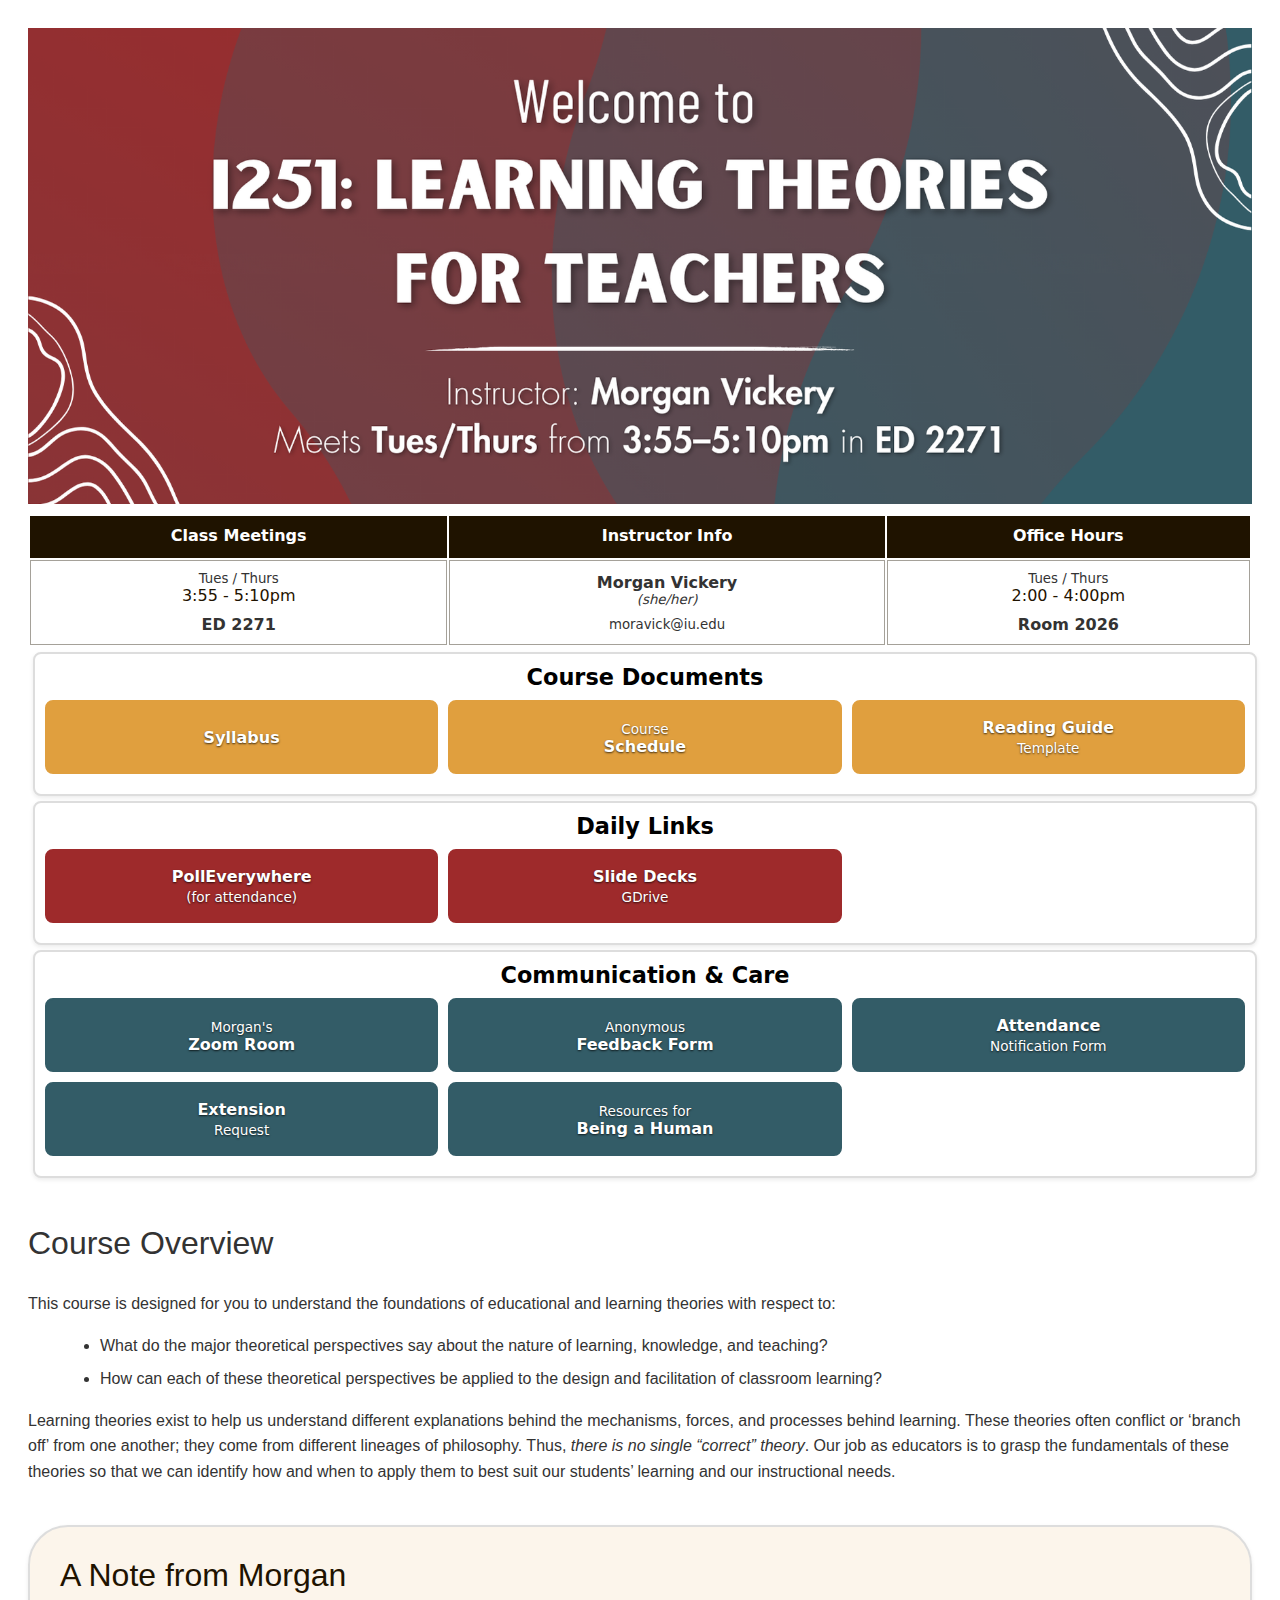
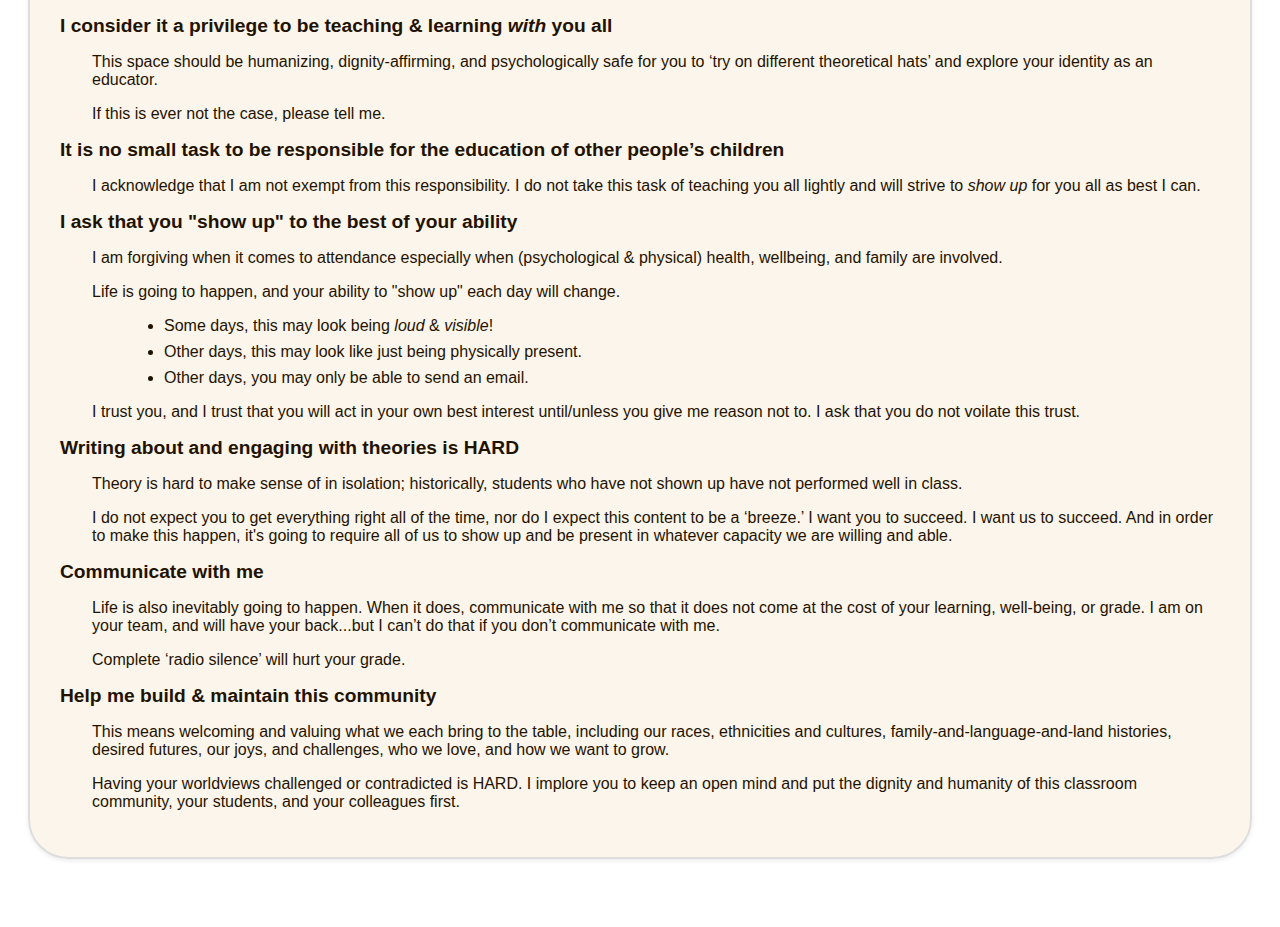
==== commit 6bf8c7c7: "updating links" ====
--- a/index.html
+++ b/index.html
@@ -80,12 +80,12 @@
                 PollEverywhere
                 <span class="subtitle">(for attendance)</span>
             </a>
-            <a class="button" href="https://whimsical.com/f24-theory-mapping-47naYPyThESxwFScQ1k63y" target="_blank"
+            <!-- <a class="button" href="https://whimsical.com/f24-theory-mapping-47naYPyThESxwFScQ1k63y" target="_blank"
                 rel="noreferrer noopener">
                 Theory Map
                 <span class="subtitle">Whimsical</span>
-            </a>
-            <a class="button" href="https://drive.google.com/drive/folders/1W69g9-AdQp-G3gTJpFo6p-nOBo38C99M"
+            </a> -->
+            <a class="button" href="https://drive.google.com/drive/folders/127s1LszBpziTqEBsTH6RaICcgMWhsPOT?usp=drive_link"
                 target="_blank" rel="noreferrer noopener">
                 Slide Decks
                 <span class="subtitle">GDrive</span>
@@ -101,15 +101,15 @@
                 <span class="subtitle">Morgan's</span>
                 Zoom Room
             </a>
-            <a class="button" href="https://forms.gle/Wj4U7aNubpidgMgc8" target="_blank" rel="noreferrer noopener">
+            <a class="button" href="https://forms.gle/999fNZiyZLCyTXb39" target="_blank" rel="noreferrer noopener">
                 <span class="subtitle">Anonymous</span>
                 Feedback Form
             </a>
-            <a class="button" href="https://forms.gle/____" target="_blank" rel="noreferrer noopener">
+            <a class="button" href="https://forms.gle/QH5eZdumVa1Hqj5t8" target="_blank" rel="noreferrer noopener">
                 Attendance
-                <span class="subtitle">Request</span>
-            </a>
-            <a class="button" href="https://forms.gle/____" target="_blank" rel="noreferrer noopener">
+                <span class="subtitle">Notification Form</span>
+            </a>
+            <a class="button" href="https://forms.gle/YxvYpW2TUAG2uuy58" target="_blank" rel="noreferrer noopener">
                 Extension <span class="subtitle">Request</span>
             </a>
             <a class="button" href="https://docs.google.com/presentation/d/19u6it33YEOd8CIguILnHimAxoLFFeffa/edit"
--- a/style.css
+++ b/style.css
@@ -19,6 +19,7 @@
     /* or your desired font */
     color: #333;
     /* default text color */
+    flex-wrap: wrap;
 }
 
 /* Table Header */
@@ -227,6 +228,7 @@
 }
 
 .morgans-note {
+    margin-top: 40px;
     padding: 30px;
     line-height: normal;
     background-color: rgba(var(--mustard), 0.1);
@@ -240,6 +242,13 @@
     font-size: larger;
 }
 
+.image-container {
+    height: auto;
+    width: 100%;
+}
+
 .image-container img {
-    width: 100%;
+    object-fit:scale-down;
+    width: inherit;
+    object-position: center;
 }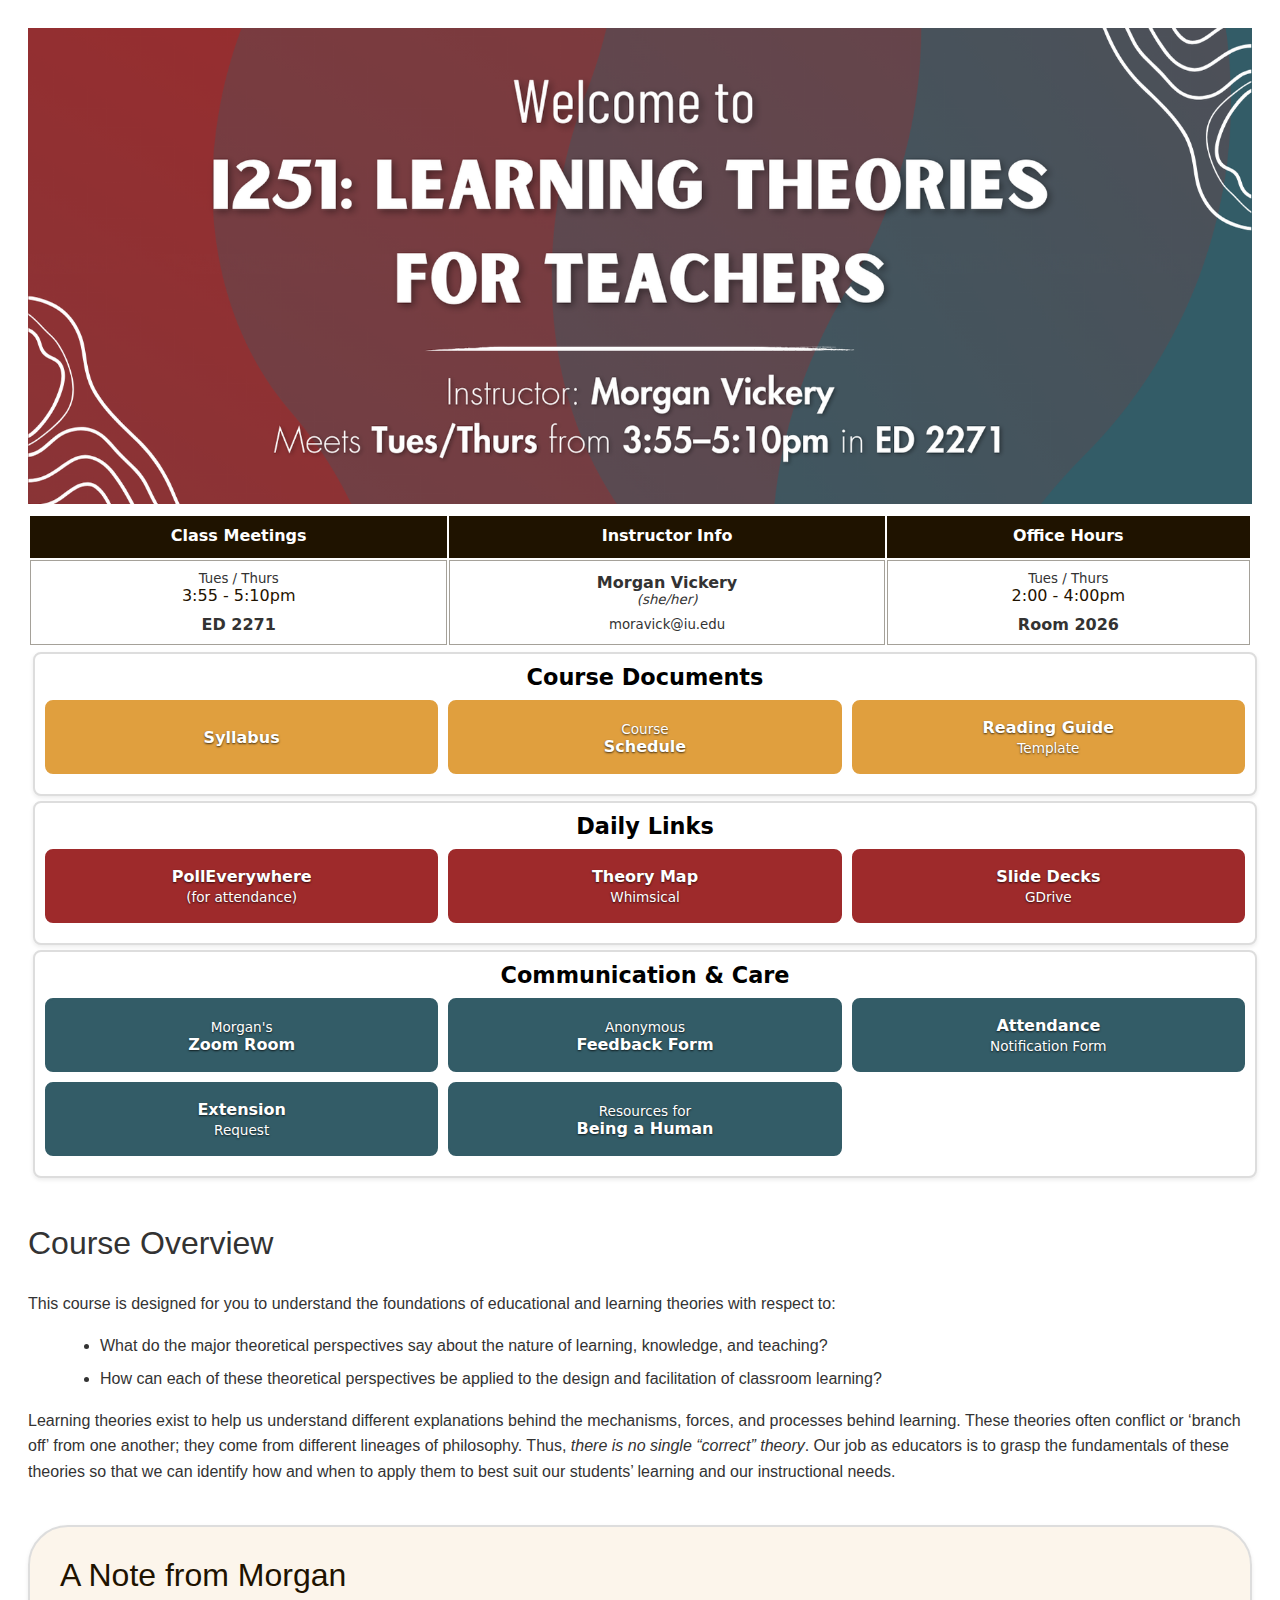
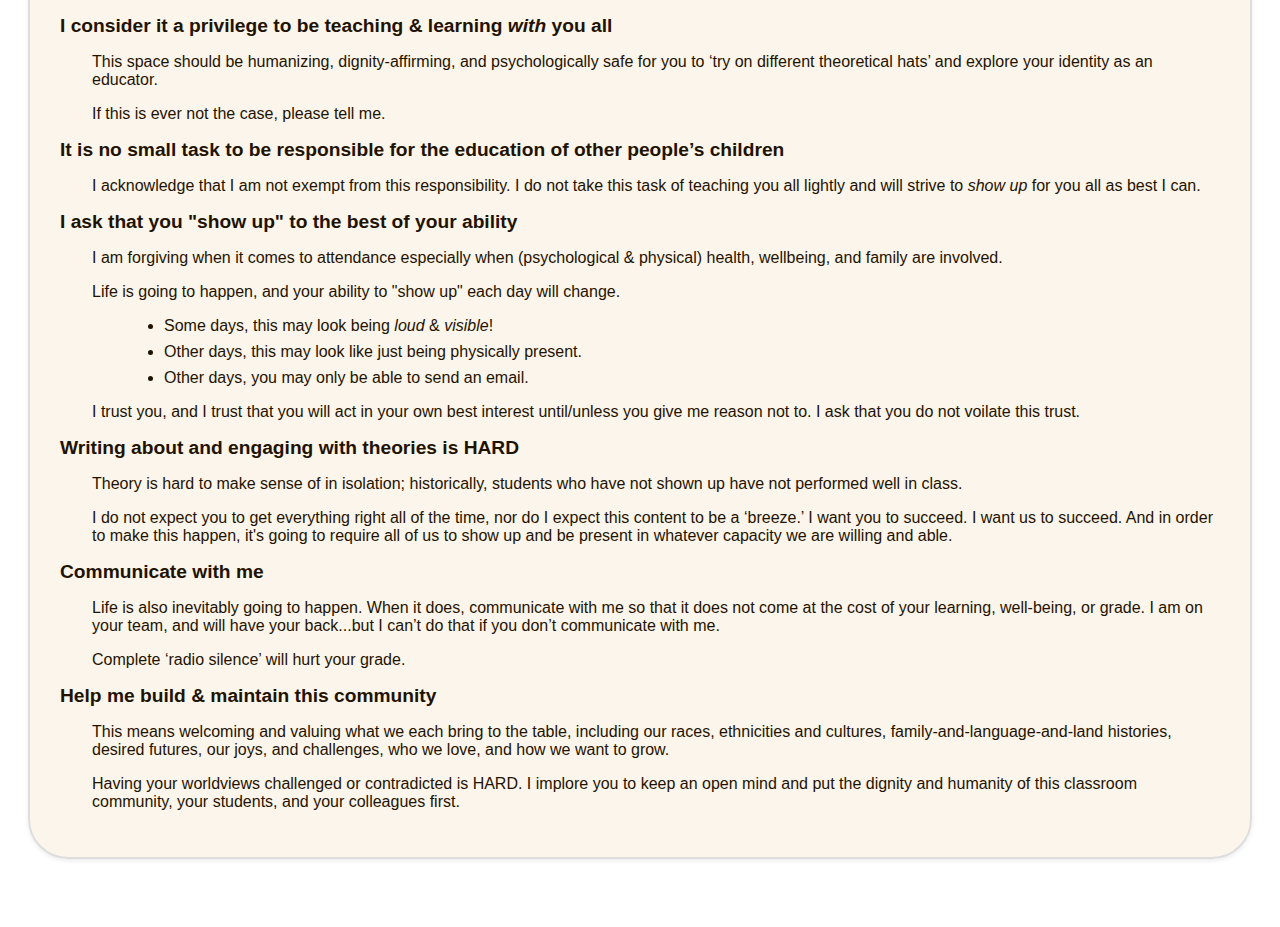
==== commit b2f33490: "update whimsical visibility & link" ====
--- a/index.html
+++ b/index.html
@@ -80,11 +80,11 @@
                 PollEverywhere
                 <span class="subtitle">(for attendance)</span>
             </a>
-            <!-- <a class="button" href="https://whimsical.com/f24-theory-mapping-47naYPyThESxwFScQ1k63y" target="_blank"
+            <a class="button" href="https://whimsical.com/s25-theory-map-dy5XNBK5mVWkAFXygFvUA" target="_blank"
                 rel="noreferrer noopener">
                 Theory Map
                 <span class="subtitle">Whimsical</span>
-            </a> -->
+            </a>
             <a class="button" href="https://drive.google.com/drive/folders/127s1LszBpziTqEBsTH6RaICcgMWhsPOT?usp=drive_link"
                 target="_blank" rel="noreferrer noopener">
                 Slide Decks
@@ -112,7 +112,7 @@
             <a class="button" href="https://forms.gle/YxvYpW2TUAG2uuy58" target="_blank" rel="noreferrer noopener">
                 Extension <span class="subtitle">Request</span>
             </a>
-            <a class="button" href="https://docs.google.com/presentation/d/19u6it33YEOd8CIguILnHimAxoLFFeffa/edit"
+            <a class="button" href="https://docs.google.com/document/d/1Ms59cGTxktt5gVi3yj0SfafCtkb7RSKFEOZAhkwE9Zk/edit?usp=sharing"
                 target="_blank" rel="noreferrer noopener">
                 <span class="subtitle">Resources for</span> Being a Human
             </a>
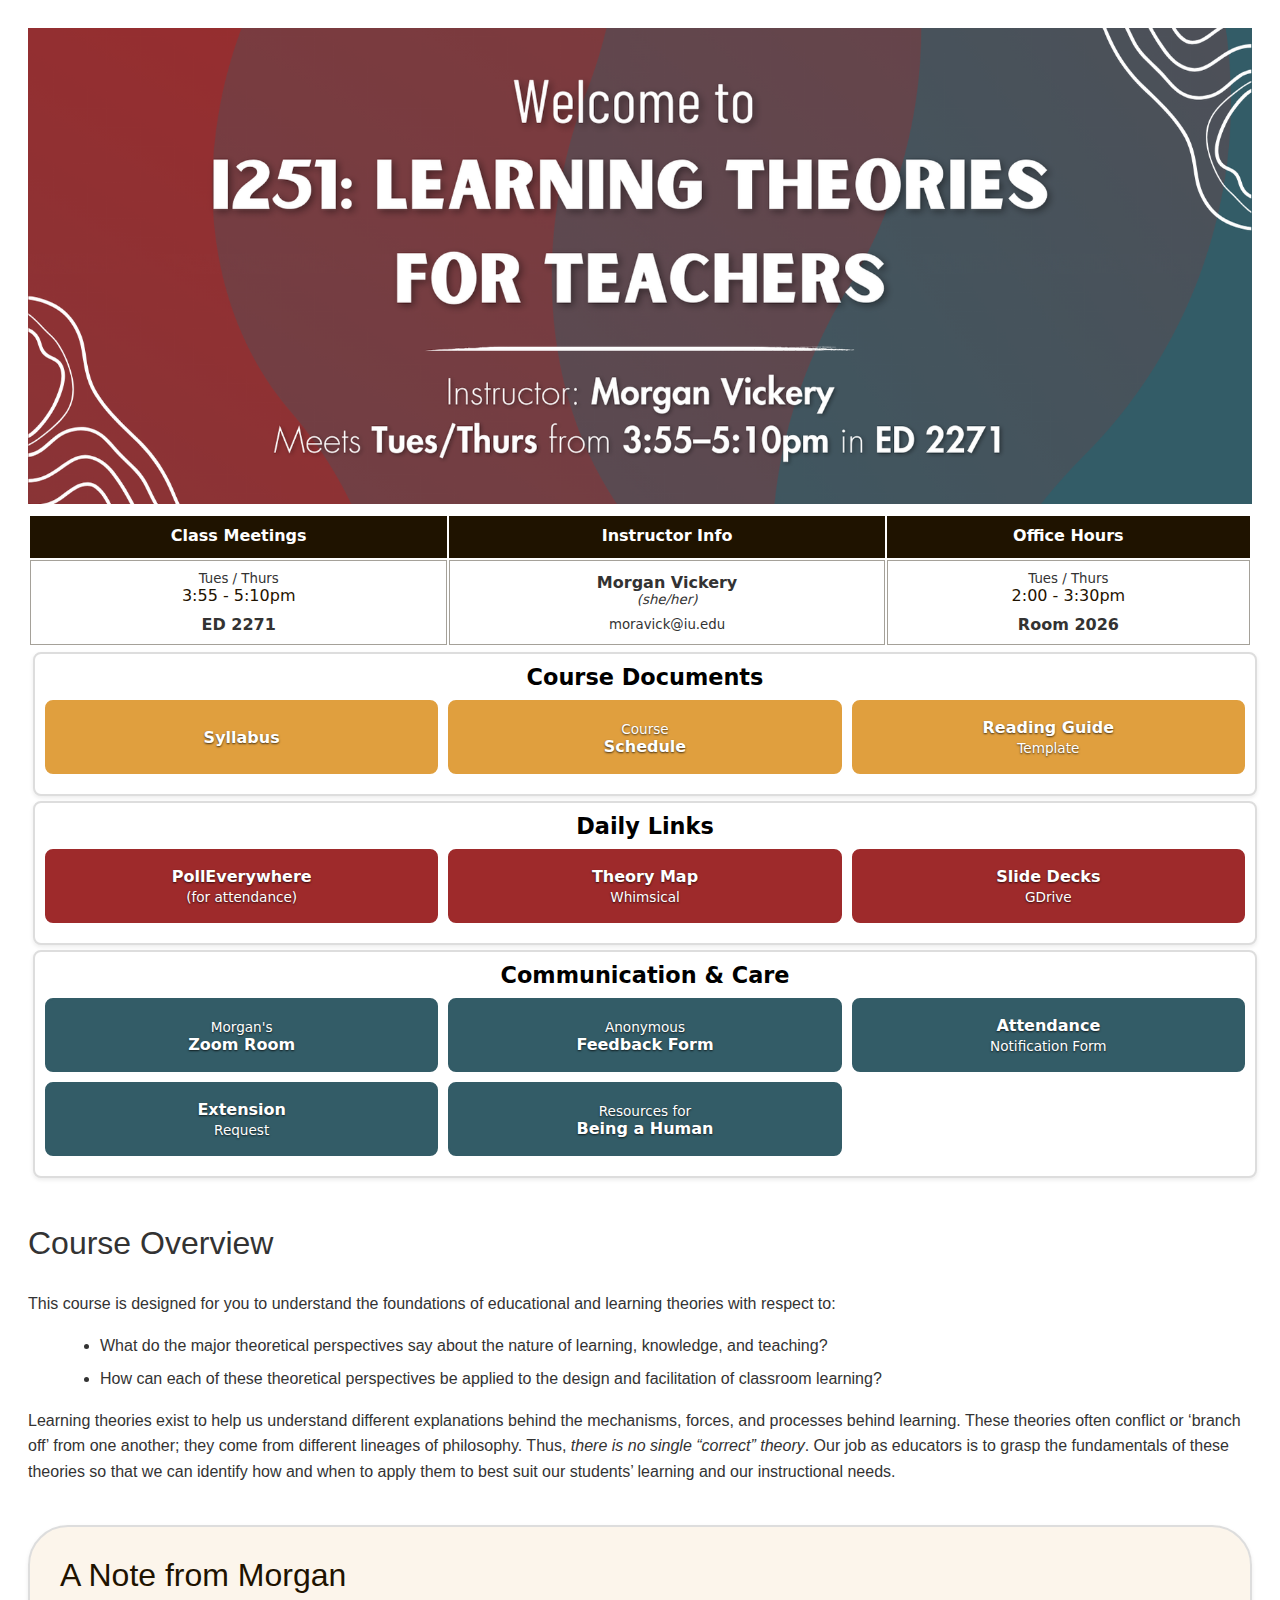
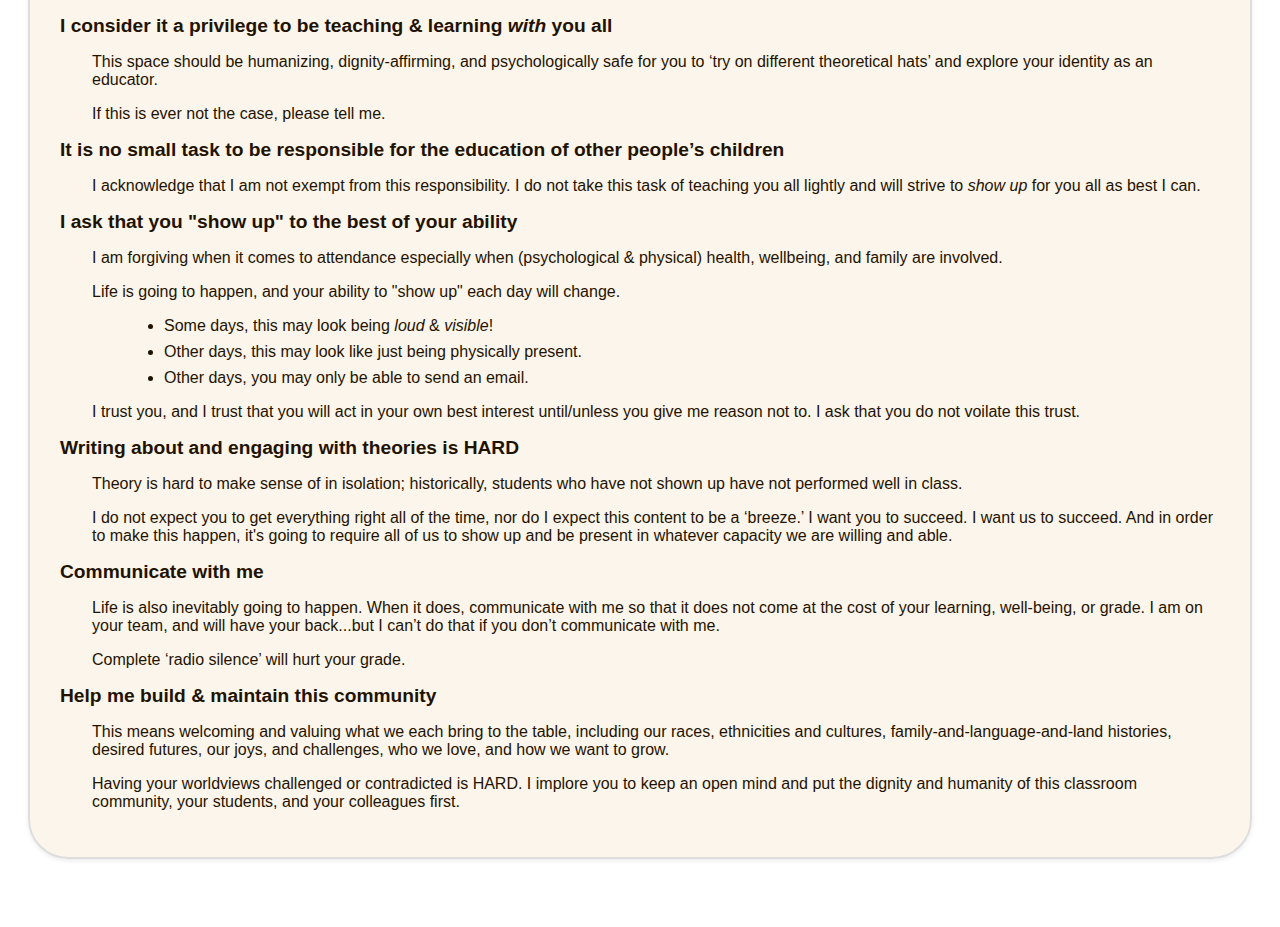
==== commit 27881475: "updating office hours times" ====
--- a/index.html
+++ b/index.html
@@ -41,7 +41,7 @@
                         Tues / Thurs
                     </div>
                     <div class="times">
-                        2:00 - 4:00pm
+                        2:00 - 3:30pm
                     </div>
                     <div class="location">
                         Room 2026
